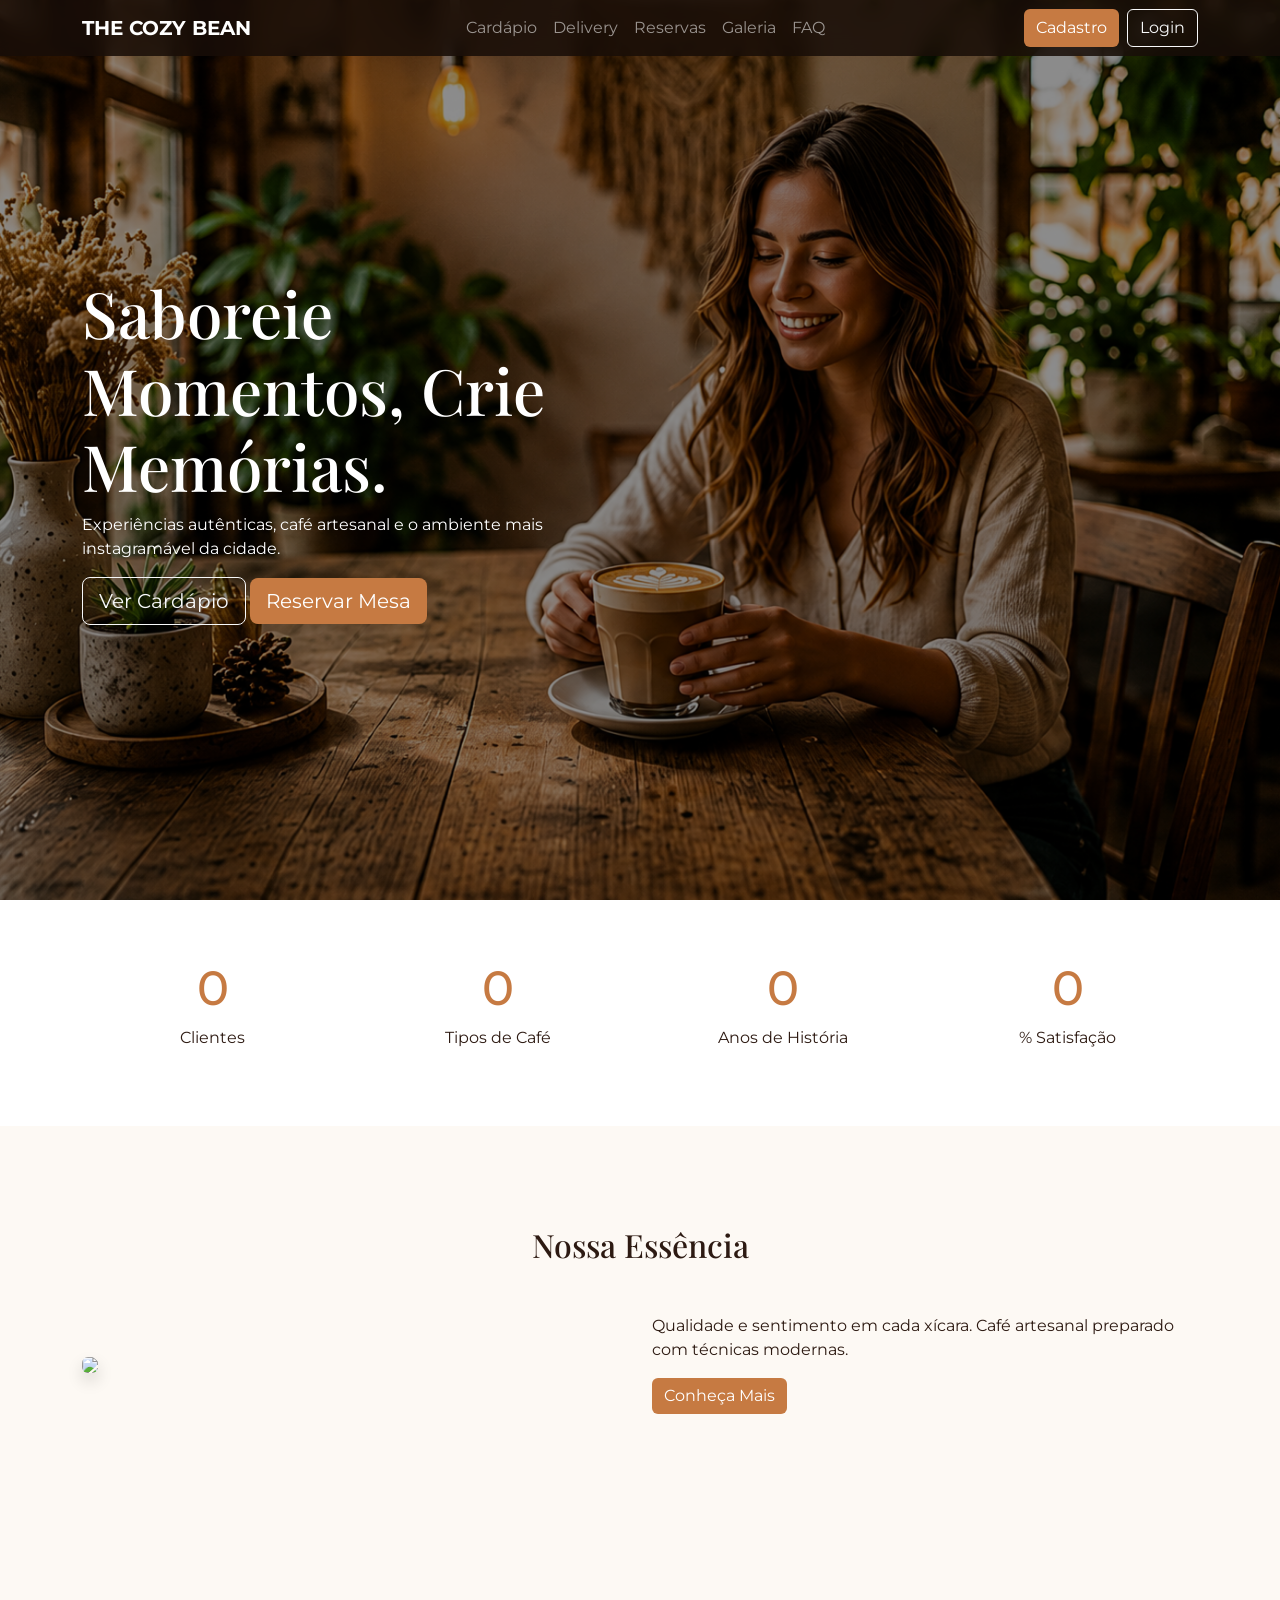
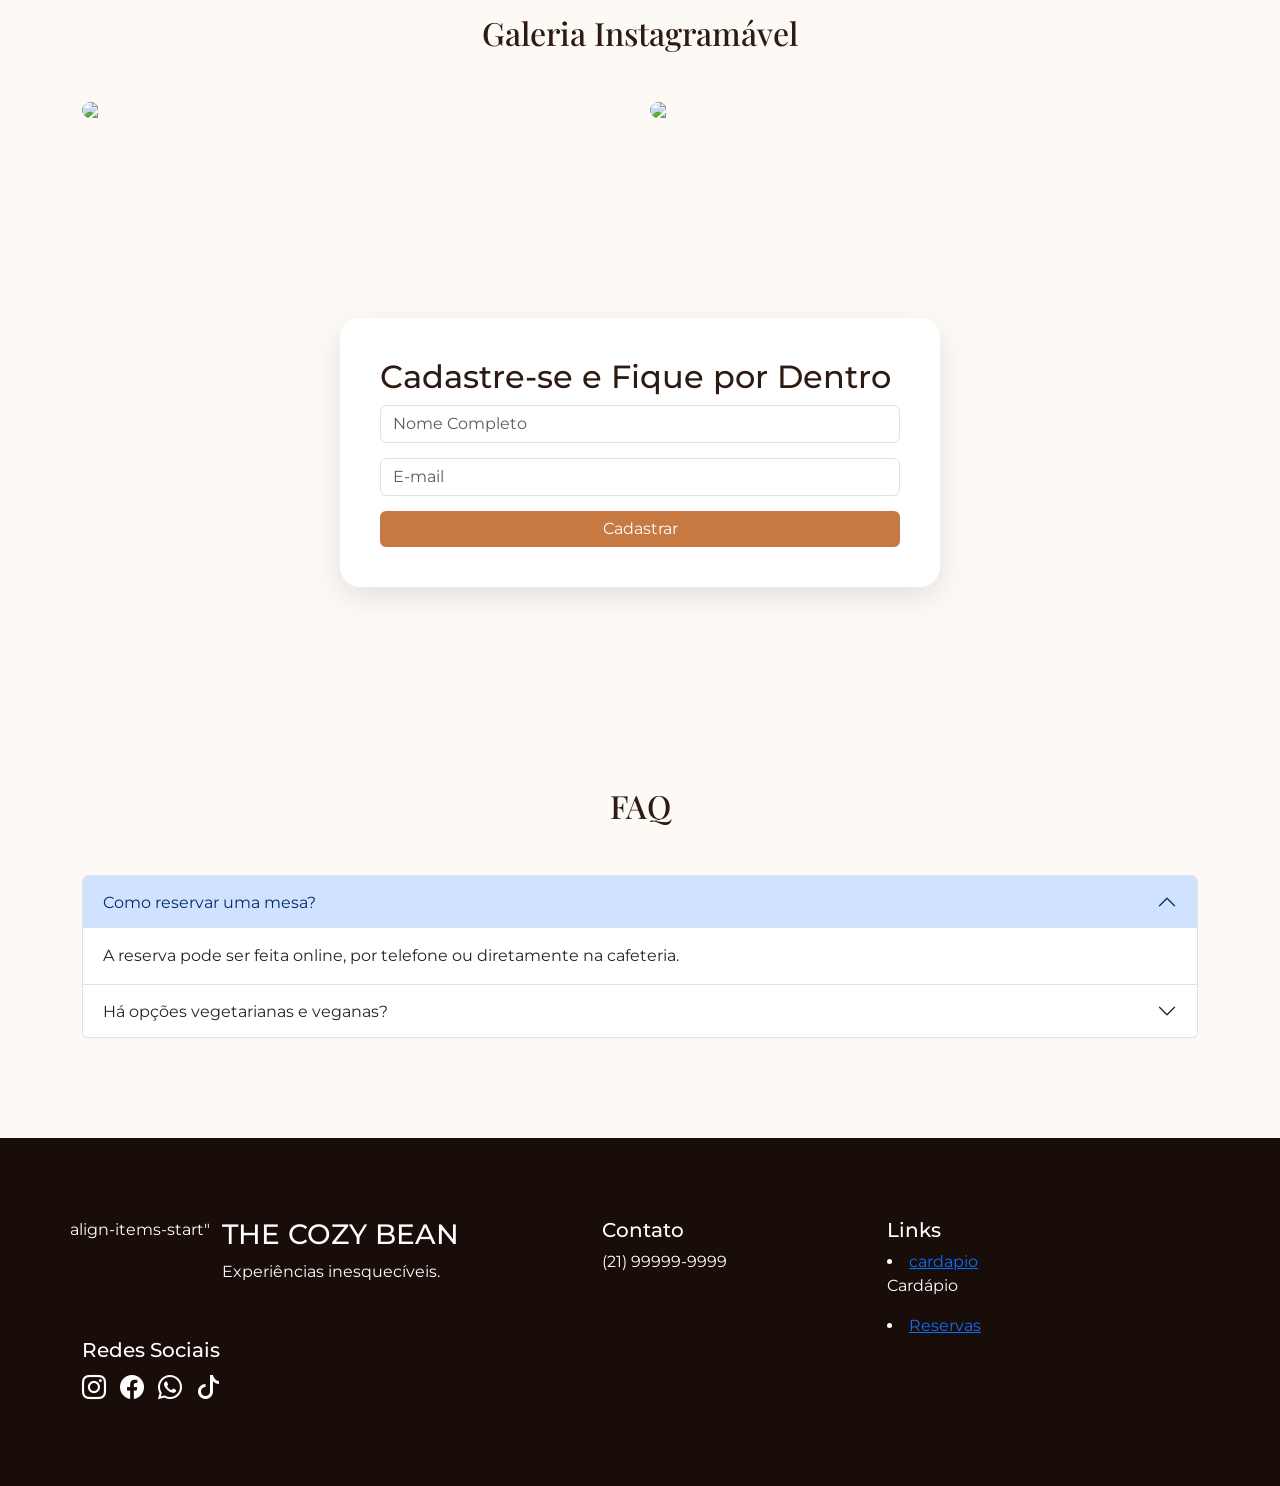
==== cozy-bean/index.html @ 4f49c9af "alterando_rodape_pt1" ====
<!DOCTYPE html>
<html lang="pt-BR">

<head>
    <meta charset="UTF-8">
    <meta name="viewport" content="width=device-width, initial-scale=1.0">

    <title>The Cozy Bean | Cafeteria Moderna</title>

    <!-- Bootstrap -->
    <link href="https://cdn.jsdelivr.net/npm/bootstrap@5.3.8/dist/css/bootstrap.min.css" rel="stylesheet">

    <!-- Bootstrap Icons -->
    <link href="https://cdn.jsdelivr.net/npm/bootstrap-icons@1.11.3/font/bootstrap-icons.css" rel="stylesheet">

    <!-- Google Fonts -->
    <link
        href="https://fonts.googleapis.com/css2?family=Playfair+Display:wght@700&family=Montserrat:wght@300;400;500;600;700&display=swap"
        rel="stylesheet">

    <link rel="stylesheet" href="css/style.css">
</head>

<body>

    <!-- ===================================
         NAVBAR
    ==================================== -->

    <nav class="navbar navbar-expand-lg navbar-dark fixed-top custom-navbar">

        <div class="container">

            <a class="navbar-brand logo" href="#">
                THE COZY BEAN
            </a>

            <button class="navbar-toggler" type="button" data-bs-toggle="collapse" data-bs-target="#menu">

                <span class="navbar-toggler-icon"></span>

            </button>

            <div class="collapse navbar-collapse" id="menu">

                <ul class="navbar-nav mx-auto">

                    <li class="nav-item">
                        <a href="#cardapio" class="nav-link">Cardápio</a>
                    </li>

                    <li class="nav-item">
                        <a href="#delivery" class="nav-link">Delivery</a>
                    </li>

                    <li class="nav-item">
                        <a href="#reservas" class="nav-link">Reservas</a>
                    </li>

                    <li class="nav-item">
                        <a href="#galeria" class="nav-link">Galeria</a>
                    </li>

                    <li class="nav-item">
                        <a href="#faq" class="nav-link">FAQ</a>
                    </li>

                </ul>

                <div class="d-flex gap-2">

                    <button class="btn btn-caramel">
                        Cadastro
                    </button>

                    <button class="btn btn-outline-light">
                        Login
                    </button>

                </div>

            </div>

        </div>

    </nav>

    <!-- ===================================
         HERO SECTION
    ==================================== -->

    <header class="hero-section">

        <div class="overlay"></div>

        <div class="container hero-content">

            <div class="row">

                <div class="col-lg-6">

                    <h1>
                        Saboreie Momentos,
                        Crie Memórias.
                    </h1>

                    <p>
                        Experiências autênticas, café artesanal e o ambiente mais instagramável da cidade.
                    </p>

                    <div class="hero-buttons">

                        <a href="#" class="btn btn-outline-light btn-lg">
                            Ver Cardápio
                        </a>

                        <a href="#" class="btn btn-caramel btn-lg">
                            Reservar Mesa
                        </a>

                    </div>

                </div>

            </div>

        </div>

    </header>

    <!-- ===================================
         CONTADORES
    ==================================== -->

    <section class="stats">

        <div class="container">

            <div class="row text-center">

                <div class="col-md-3">
                    <h2 class="counter" data-target="15000">0</h2>
                    <p>Clientes</p>
                </div>

                <div class="col-md-3">
                    <h2 class="counter" data-target="120">0</h2>
                    <p>Tipos de Café</p>
                </div>

                <div class="col-md-3">
                    <h2 class="counter" data-target="15">0</h2>
                    <p>Anos de História</p>
                </div>

                <div class="col-md-3">
                    <h2 class="counter" data-target="98">0</h2>
                    <p>% Satisfação</p>
                </div>

            </div>

        </div>

    </section>

    <!-- ===================================
         NOSSA ESSÊNCIA
    ==================================== -->

    <section class="essencia section-padding">

        <div class="container">

            <h2 class="section-title">
                Nossa Essência
            </h2>

            <div class="row align-items-center">

                <div class="col-lg-6">

                    <img src="img/galeria2.png" class="img-fluid rounded shadow">

                </div>

                <div class="col-lg-6">

                    <p>
                        Qualidade e sentimento em cada xícara.
                        Café artesanal preparado com técnicas modernas.
                    </p>

                    <button class="btn btn-caramel">
                        Conheça Mais
                    </button>

                </div>

            </div>

        </div>

    </section>

    <!-- ===================================
         GALERIA
    ==================================== -->

    <section id="galeria" class="gallery section-padding">

        <div class="container">

            <h2 class="section-title">
                Galeria Instagramável
            </h2>

            <div class="gallery-grid">

                <img src="img/galeria3.png">
                <img src="img/galeria2.png">


            </div>

        </div>

    </section>

    <!-- ===================================
         FORMULÁRIO
    ==================================== -->

    <section class="cadastro section-padding">

        <div class="container">

            <div class="form-box">

                <h2>
                    Cadastre-se e Fique por Dentro
                </h2>

                <form>

                    <input type="text" class="form-control" placeholder="Nome Completo">

                    <input type="email" class="form-control" placeholder="E-mail">

                    <button class="btn btn-caramel w-100">
                        Cadastrar
                    </button>

                </form>

            </div>

        </div>

    </section>

    <!-- ===================================
         FAQ
    ==================================== -->

    <section id="faq" class="section-padding">

        <div class="container">

            <h2 class="section-title">
                FAQ
            </h2>

            <div class="accordion" id="faqAccordion">

                <div class="accordion-item">

                    <h2 class="accordion-header">

                        <button class="accordion-button" type="button" data-bs-toggle="collapse" data-bs-target="#faq1"
                            aria-expanded="true">

                            Como reservar uma mesa?

                        </button>

                    </h2>

                    <div id="faq1" class="accordion-collapse collapse show" data-bs-parent="#faqAccordion">

                        <div class="accordion-body">

                            A reserva pode ser feita online, por telefone ou diretamente na cafeteria.

                        </div>

                    </div>

                </div>

                <div class="accordion-item">

                    <h2 class="accordion-header">

                        <button class="accordion-button collapsed" type="button" data-bs-toggle="collapse"
                            data-bs-target="#faq2" aria-expanded="false">

                            Há opções vegetarianas e veganas?

                        </button>

                    </h2>

                    <div id="faq2" class="accordion-collapse collapse" data-bs-parent="#faqAccordion">

                        <div class="accordion-body">

                            Sim! Temos opções especiais para quem prefere uma alimentação mais leve e sustentável.

                        </div>

                    </div>

                </div>

            </div>

        </div>

    </section>

    <!-- ===================================
         FOOTER
    ==================================== -->

    <footer class="footer">

        <div class="container">

            <div class="row"> <g-4></g-4>align-items-start"

                <div class="col-lg-4 col-md-6 col-12">

                    <h3 class="footer-brand"> THE COZY BEAN</h3>

                    <p>Experiências inesquecíveis.</p>

                </div>

                <div class="col-lg-3">

                    <h5 class="footer-text md-2"> Contato</h5>

                    <p>(21) 99999-9999</p>

                </div>

                <div class="col-lg-3">

                    <h5 class="footer-title">Links</h5>
                    <li><a href="#cardapio">cardapio</a></li>

                    <p>Cardápio</p>

                    <li><a href="#reserva">Reservas</a></li> 
                        
                </div>

                <div class="col-lg-3">

                    <h5>Redes Sociais</h5>

                    <div class="social">

                        <i class="bi bi-instagram"></i>
                        <i class="bi bi-facebook"></i>
                        <i class="bi bi-whatsapp"></i>
                        <i class="bi bi-tiktok"></i>

                    </div>

                </div>

            </div>

        </div>

    </footer>

    <script src="https://cdn.jsdelivr.net/npm/bootstrap@5.3.8/dist/js/bootstrap.bundle.min.js"></script>

    <script src="js/script.js"></script>

</body>

</html>
---- cozy-bean/css/style.css ----
:root {
    --color-primary-caramel: #C67A42;
    --color-text-dark: #2D1A12;
    --color-bg-cream: #FDF9F4;
    --color-bg-beige: #F2E3D5;
    --footer: #180D08;
}

body {
    font-family: 'Montserrat', sans-serif;
    background: var(--color-bg-cream);
    color: var(--color-text-dark);
}

.section-padding {
    padding: 100px 0;
}

.logo {
    font-weight: 700;
}

.custom-navbar {
    background: rgba(24, 13, 8, .85);
    backdrop-filter: blur(10px);
}

.hero-section {
    height: 100vh;
    background: url('../img/hero.png') center center/cover;
    position: relative;
    display: flex;
    align-items: center;
}

.overlay {
    position: absolute;
    inset: 0;
    background: rgba(0, 0, 0, .45);
}

.hero-content {
    position: relative;
    z-index: 2;
}

.hero-content h1 {
    font-family: 'Playfair Display', serif;
    color: #fff;
    font-size: 4rem;
}

.hero-content p {
    color: #fff;
}

.btn-caramel {
    background: var(--color-primary-caramel);
    color: #fff;
    border: none;
}

.btn-caramel:hover {
    background: #a65f2f;
    transform: translateY(-3px);
}

.stats {
    background: #fff;
    padding: 60px 0;
}

.counter {
    color: var(--color-primary-caramel);
    font-size: 3rem;
}

.section-title {
    text-align: center;
    font-family: 'Playfair Display', serif;
    margin-bottom: 50px;
}

.gallery-grid {
    display: grid;
    grid-template-columns: repeat(auto-fit, minmax(250px, 1fr));
    gap: 20px;
}

.gallery-grid img {
    width: 100%;
    border-radius: 15px;
    transition: .4s;
}

.gallery-grid img:hover {
    transform: scale(1.05);
}

.form-box {
    background: #fff;
    padding: 40px;
    border-radius: 20px;
    max-width: 600px;
    margin: auto;
    box-shadow: 0 10px 30px rgba(0, 0, 0, .1);
}

.form-box input {
    margin-bottom: 15px;
}

.footer {
    background: var(--footer);
    color: #fff;
    padding: 80px 0;
}

.social i {
    font-size: 1.5rem;
    margin-right: 10px;
    cursor: pointer;
}

.fade-in {
    opacity: 0;
    transform: translateY(30px);
    transition: 1s;
}

.fade-in.show {
    opacity: 1;
    transform: translateY(0);
}
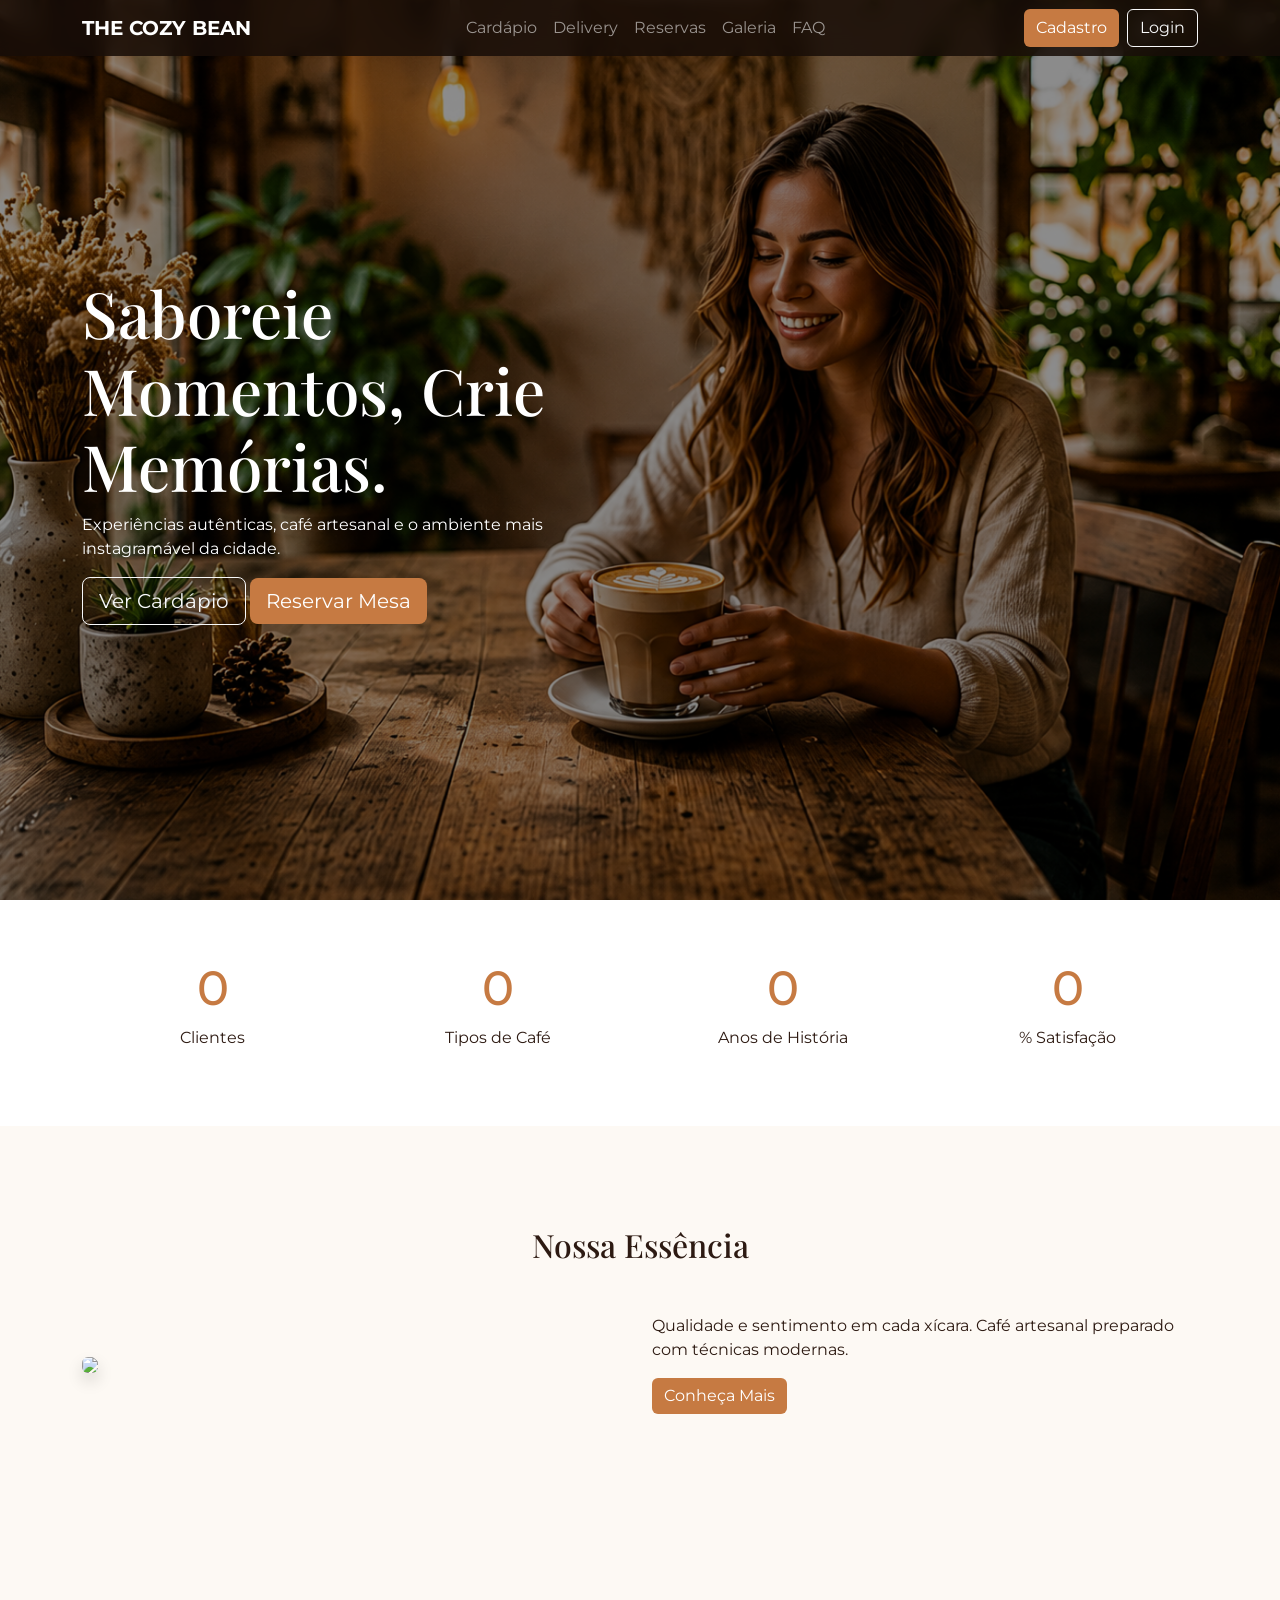
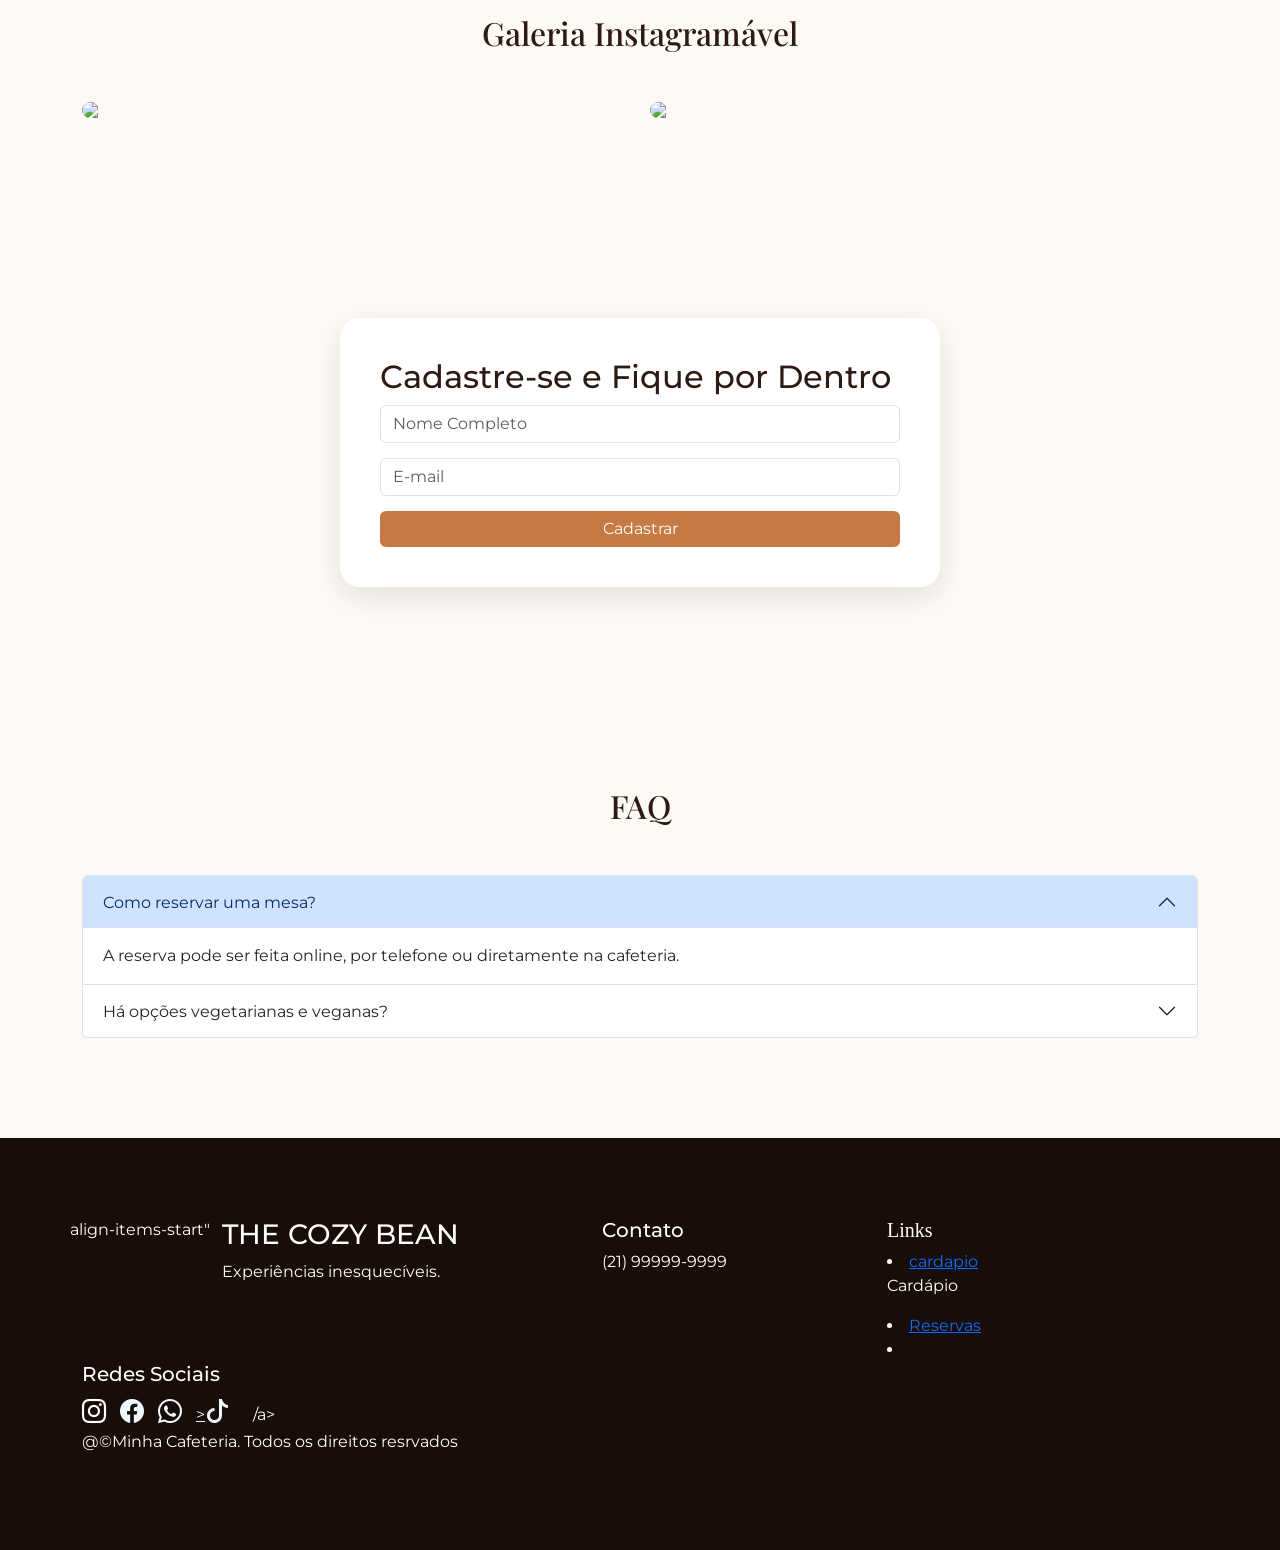
==== commit 3c4696ad: "alteração_rodapé pt 2" ====
--- a/cozy-bean/index.html
+++ b/cozy-bean/index.html
@@ -19,6 +19,9 @@
         rel="stylesheet">
 
     <link rel="stylesheet" href="css/style.css">
+    <link rel="preconnect" href="https://fonts.googleapis.com">
+<link rel="preconnect" href="https://fonts.gstatic.com" crossorigin>
+<link href="https://fonts.googleapis.com/css2?family=Playfair+Display:ital,wght@0,400..900;1,400..900&display=swap" rel="stylesheet"> 
 </head>
 
 <body>
@@ -363,7 +366,7 @@
                     <p>Cardápio</p>
 
                     <li><a href="#reserva">Reservas</a></li> 
-                        
+                    <li><a href="links"></a>    
                 </div>
 
                 <div class="col-lg-3">
@@ -372,17 +375,19 @@
 
                     <div class="social">
 
-                        <i class="bi bi-instagram"></i>
-                        <i class="bi bi-facebook"></i>
-                        <i class="bi bi-whatsapp"></i>
-                        <i class="bi bi-tiktok"></i>
-
+                       <a href="https://www.instagram.com" id="instagram"><i class="bi bi-instagram"></i></a> 
+                        <a href="https://www.facebook.com/"><i class="bi bi-facebook"></i></a>
+                        <a href="https://www.whatsapp.com/download?lang=pt"><i class="bi bi-whatsapp"></i></a>
+                        <a href="https://www.tiktok.com/pt-BR/">><i class="bi bi-tiktok"></i></a>
+                        <a href="https://x.com/?lang=pt"><i class="bi bi-twiter-x"></i></a>
+/a> 
                     </div>
-
-                </div>
-
-            </div>
-
+                    
+                
+
+            </div>
+            <div class="footer-botton"></div>
+            <p> @&copy;Minha Cafeteria. Todos os direitos resrvados</p>
         </div>
 
     </footer>
--- a/cozy-bean/css/style.css
+++ b/cozy-bean/css/style.css
@@ -115,11 +115,53 @@
     color: #fff;
     padding: 80px 0;
 }
+.footer .countainer .row>div{
+    min-width: 0;
+    display: flex;
+    flex-direction:column;
+}
+.footer .row{
+    display: flex;
+    flex-wrap: wrap;
+}
+.footer .countainer .row>div:nth-child(2){
+    margin-right: 54px;
+}
+.footer-title{
+font-family: playfair display Bold; 
 
+.playfair-display-<uniquifier> 
+  font-family: "Playfair Display", serif;
+  font-optical-sizing: auto;
+  font-weight: <weight>;
+  font-style: normal;
+     
+}
+/"midia"/
+@media (max-with:767px) {
+    .footer{
+        padding: 70px 0 30px;
+    }
+    .footer .row{
+        justify-content: center;
+        text-align: center;
+    }
+    .footer .row>div{
+        margin-right: 24px;
+    }
+    .footer .row>div>div:nth-child(2)
+        margin-right: 0;
+}
+#instagram{
+    color: #fff;
+}
 .social i {
     font-size: 1.5rem;
     margin-right: 10px;
     cursor: pointer;
+}
+.social a {
+    color: aliceblue;
 }
 
 .fade-in {
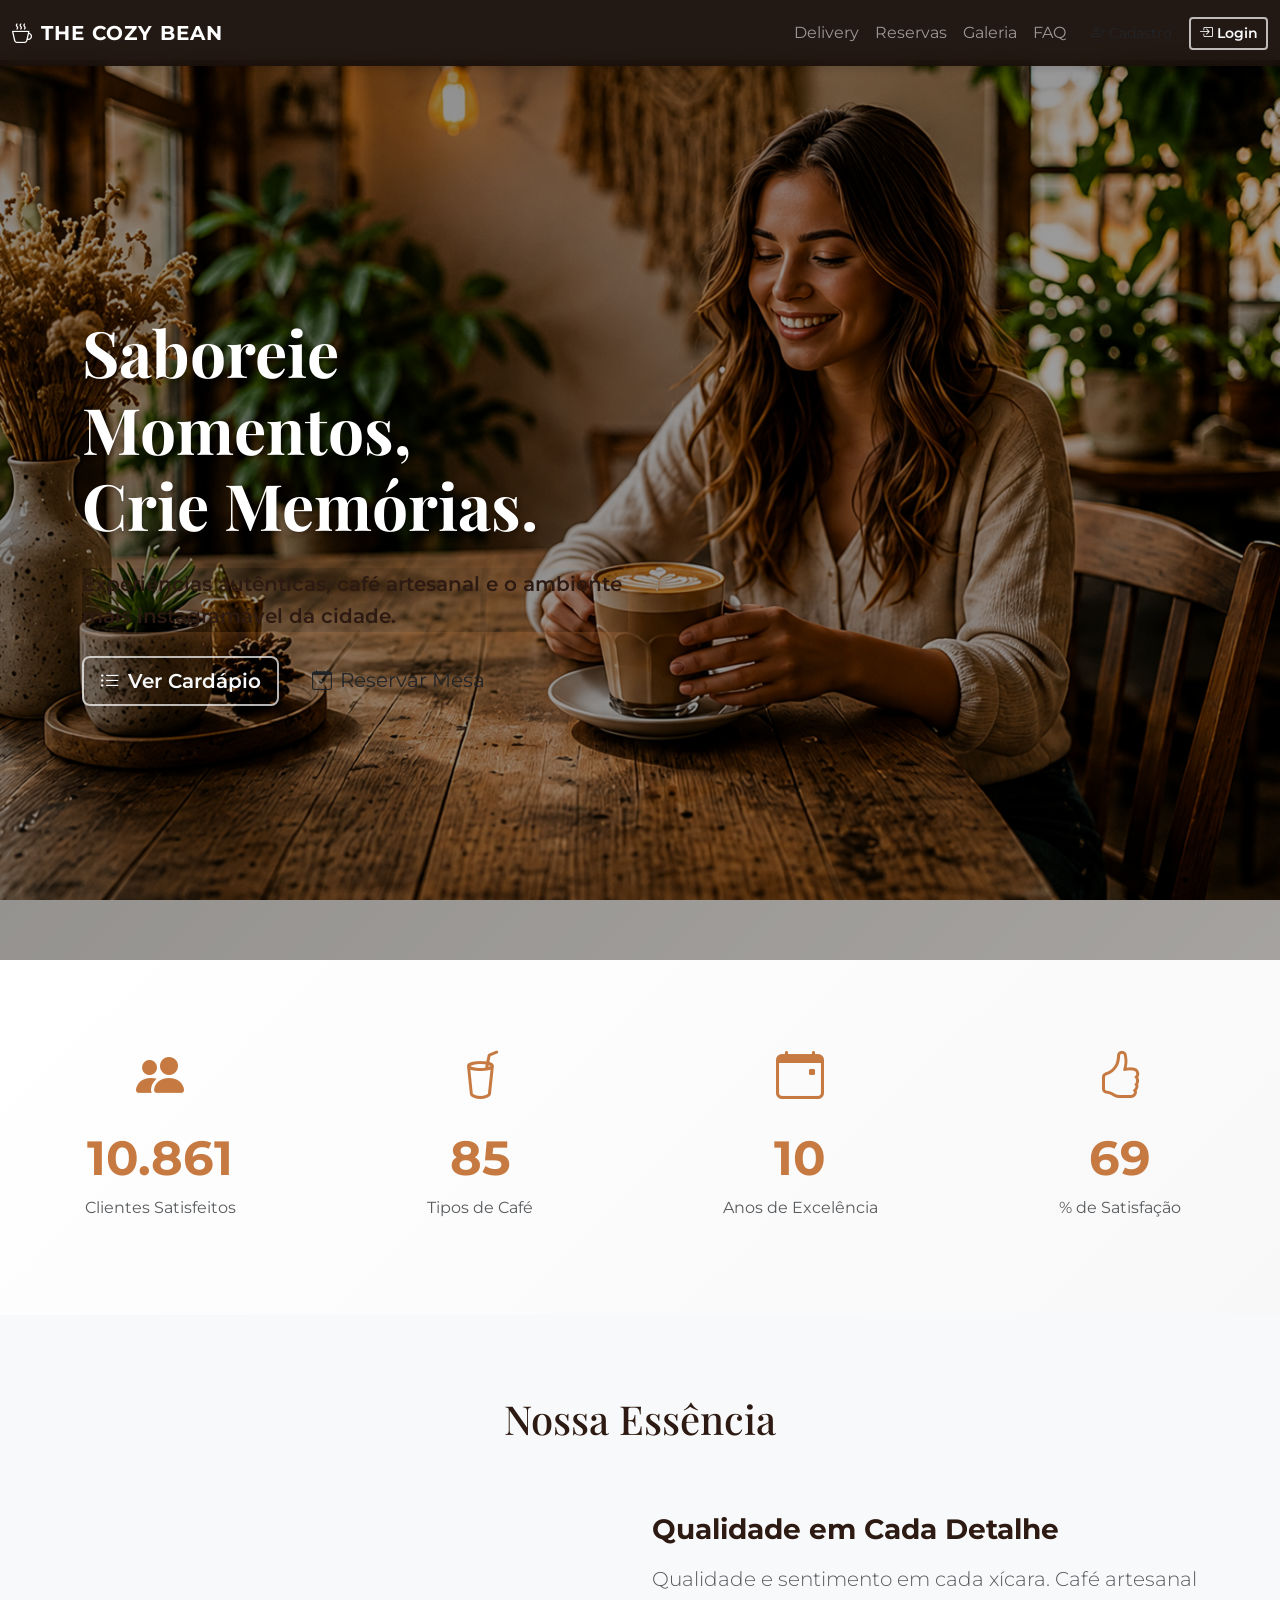
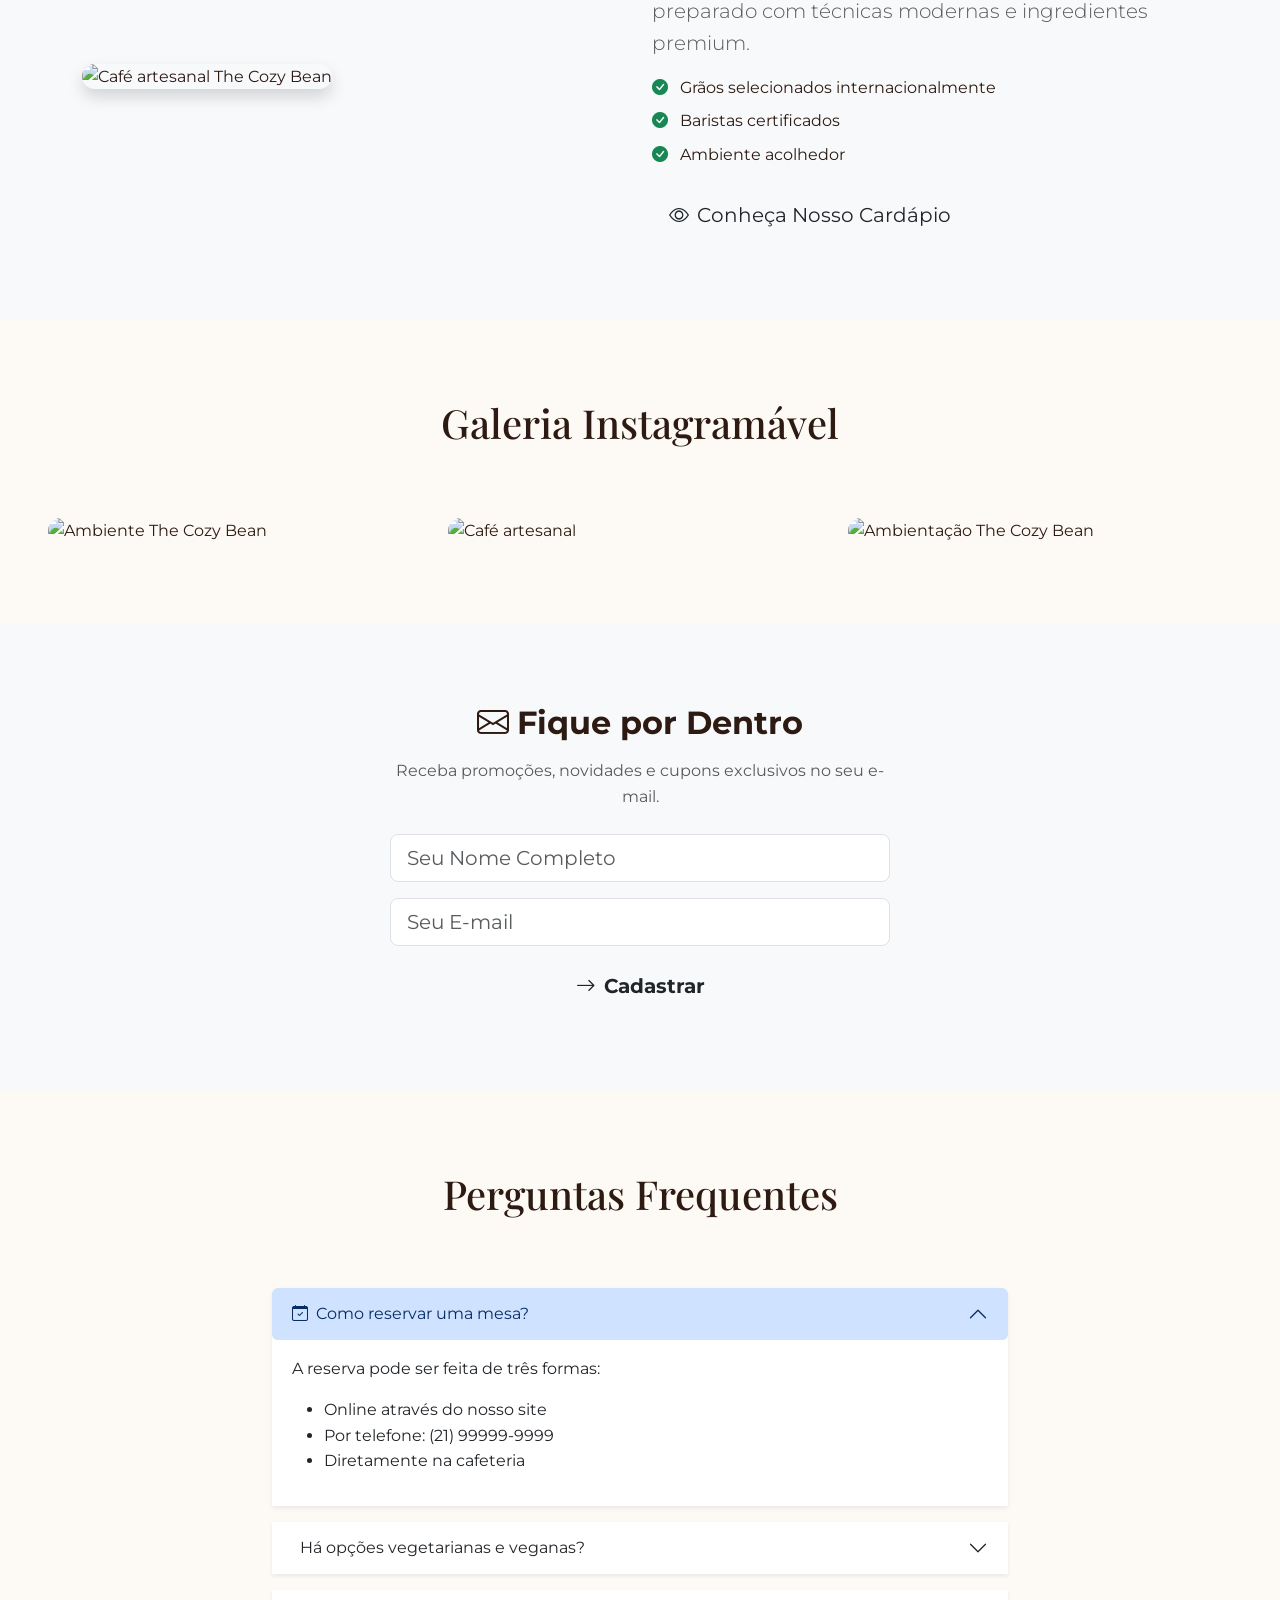
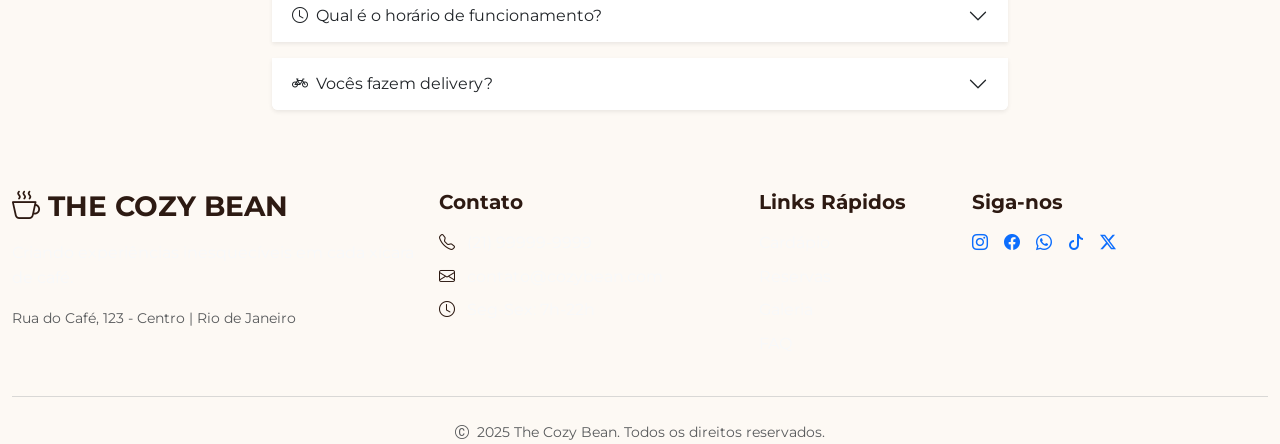
==== commit 2c415b68: "aula_final_bootstap" ====
--- a/cozy-bean/index.html
+++ b/cozy-bean/index.html
@@ -18,10 +18,7 @@
         href="https://fonts.googleapis.com/css2?family=Playfair+Display:wght@700&family=Montserrat:wght@300;400;500;600;700&display=swap"
         rel="stylesheet">
 
-    <link rel="stylesheet" href="css/style.css">
-    <link rel="preconnect" href="https://fonts.googleapis.com">
-<link rel="preconnect" href="https://fonts.gstatic.com" crossorigin>
-<link href="https://fonts.googleapis.com/css2?family=Playfair+Display:ital,wght@0,400..900;1,400..900&display=swap" rel="stylesheet"> 
+    <link rel="stylesheet" href="css/style.css"> 
 </head>
 
 <body>
@@ -32,24 +29,22 @@
 
     <nav class="navbar navbar-expand-lg navbar-dark fixed-top custom-navbar">
 
-        <div class="container">
-
-            <a class="navbar-brand logo" href="#">
-                THE COZY BEAN
+        <div class="container-fluid">
+
+            <a class="navbar-brand logo fw-bold" href="#home">
+                <i class="bi bi-cup-hot me-2"></i>THE COZY BEAN
             </a>
 
-            <button class="navbar-toggler" type="button" data-bs-toggle="collapse" data-bs-target="#menu">
-
+            <button class="navbar-toggler" type="button" data-bs-toggle="collapse" data-bs-target="#menu" aria-controls="menu" aria-expanded="false" aria-label="Toggle navigation">
                 <span class="navbar-toggler-icon"></span>
-
             </button>
 
             <div class="collapse navbar-collapse" id="menu">
 
-                <ul class="navbar-nav mx-auto">
+                <ul class="navbar-nav ms-auto">
 
                     <li class="nav-item">
-                        <a href="#cardapio" class="nav-link">Cardápio</a>
+                        <a href="#produtos.html" class="nav-link"></a>
                     </li>
 
                     <li class="nav-item">
@@ -70,14 +65,14 @@
 
                 </ul>
 
-                <div class="d-flex gap-2">
-
-                    <button class="btn btn-caramel">
-                        Cadastro
+                <div class="d-flex gap-2 ms-2">
+
+                    <button class="btn btn-caramel btn-sm" type="button" data-bs-toggle="modal" data-bs-target="#cadastroModal">
+                        <i class="bi bi-person-plus me-1"></i>Cadastro
                     </button>
 
-                    <button class="btn btn-outline-light">
-                        Login
+                    <button class="btn btn-outline-light btn-sm" type="button" data-bs-toggle="modal" data-bs-target="#loginModal">
+                        <i class="bi bi-box-arrow-in-right me-1"></i>Login
                     </button>
 
                 </div>
@@ -92,33 +87,32 @@
          HERO SECTION
     ==================================== -->
 
-    <header class="hero-section">
+    <header class="hero-section" id="home">
 
         <div class="overlay"></div>
 
-        <div class="container hero-content">
-
-            <div class="row">
-
-                <div class="col-lg-6">
-
-                    <h1>
-                        Saboreie Momentos,
-                        Crie Memórias.
+        <div class="container hero-content" data-aos="fade-up" data-aos-delay="100">
+
+            <div class="row align-items-center">
+
+                <div class="col-lg-6 col-12">
+
+                    <h1 class="hero-title display-3 fw-bold mb-4">
+                        Saboreie Momentos,<br>Crie Memórias.
                     </h1>
 
-                    <p>
+                    <p class="hero-subtitle lead mb-4">
                         Experiências autênticas, café artesanal e o ambiente mais instagramável da cidade.
                     </p>
 
-                    <div class="hero-buttons">
-
-                        <a href="#" class="btn btn-outline-light btn-lg">
-                            Ver Cardápio
-                        </a>
-
-                        <a href="#" class="btn btn-caramel btn-lg">
-                            Reservar Mesa
+                    <div class="hero-buttons d-flex flex-wrap gap-3">
+
+                        <a href="#cardapio" class="btn btn-outline-light btn-lg">
+                            <i class="bi bi-list-ul me-2"></i>Ver Cardápio
+                        </a>
+
+                        <a href="#reservas" class="btn btn-caramel btn-lg">
+                            <i class="bi bi-calendar-check me-2"></i>Reservar Mesa
                         </a>
 
                     </div>
@@ -135,30 +129,42 @@
          CONTADORES
     ==================================== -->
 
-    <section class="stats">
-
-        <div class="container">
-
-            <div class="row text-center">
-
-                <div class="col-md-3">
-                    <h2 class="counter" data-target="15000">0</h2>
-                    <p>Clientes</p>
-                </div>
-
-                <div class="col-md-3">
-                    <h2 class="counter" data-target="120">0</h2>
-                    <p>Tipos de Café</p>
-                </div>
-
-                <div class="col-md-3">
-                    <h2 class="counter" data-target="15">0</h2>
-                    <p>Anos de História</p>
-                </div>
-
-                <div class="col-md-3">
-                    <h2 class="counter" data-target="98">0</h2>
-                    <p>% Satisfação</p>
+    <section class="stats py-5">
+
+        <div class="container-fluid">
+
+            <div class="row text-center g-4">
+
+                <div class="col-md-6 col-lg-3 col-12">
+                    <div class="stat-card">
+                        <i class="bi bi-people-fill stat-icon"></i>
+                        <h2 class="counter h2 fw-bold" data-target="15000">0</h2>
+                        <p class="text-muted fw-500">Clientes Satisfeitos</p>
+                    </div>
+                </div>
+
+                <div class="col-md-6 col-lg-3 col-12">
+                    <div class="stat-card">
+                        <i class="bi bi-cup-straw stat-icon"></i>
+                        <h2 class="counter h2 fw-bold" data-target="120">0</h2>
+                        <p class="text-muted fw-500">Tipos de Café</p>
+                    </div>
+                </div>
+
+                <div class="col-md-6 col-lg-3 col-12">
+                    <div class="stat-card">
+                        <i class="bi bi-calendar-event stat-icon"></i>
+                        <h2 class="counter h2 fw-bold" data-target="15">0</h2>
+                        <p class="text-muted fw-500">Anos de Excelência</p>
+                    </div>
+                </div>
+
+                <div class="col-md-6 col-lg-3 col-12">
+                    <div class="stat-card">
+                        <i class="bi bi-hand-thumbs-up stat-icon"></i>
+                        <h2 class="counter h2 fw-bold" data-target="98">0</h2>
+                        <p class="text-muted fw-500">% de Satisfação</p>
+                    </div>
                 </div>
 
             </div>
@@ -171,7 +177,7 @@
          NOSSA ESSÊNCIA
     ==================================== -->
 
-    <section class="essencia section-padding">
+    <section class="essencia section-padding bg-light" id="cardapio">
 
         <div class="container">
 
@@ -179,24 +185,30 @@
                 Nossa Essência
             </h2>
 
-            <div class="row align-items-center">
-
-                <div class="col-lg-6">
-
-                    <img src="img/galeria2.png" class="img-fluid rounded shadow">
-
-                </div>
-
-                <div class="col-lg-6">
-
-                    <p>
-                        Qualidade e sentimento em cada xícara.
-                        Café artesanal preparado com técnicas modernas.
+            <div class="row align-items-center g-4">
+
+                <div class="col-lg-6 col-12">
+                    <figure class="mb-0">
+                        <img src="img/galeria2.png" class="img-fluid rounded-4 shadow" alt="Café artesanal The Cozy Bean">
+                    </figure>
+                </div>
+
+                <div class="col-lg-6 col-12">
+                    <h3 class="fw-bold mb-3">Qualidade em Cada Detalhe</h3>
+                    
+                    <p class="lead text-muted mb-3">
+                        Qualidade e sentimento em cada xícara. Café artesanal preparado com técnicas modernas e ingredientes premium.
                     </p>
-
-                    <button class="btn btn-caramel">
-                        Conheça Mais
-                    </button>
+                    
+                    <ul class="list-unstyled mb-4">
+                        <li class="mb-2"><i class="bi bi-check-circle-fill text-success me-2"></i> Grãos selecionados internacionalmente</li>
+                        <li class="mb-2"><i class="bi bi-check-circle-fill text-success me-2"></i> Baristas certificados</li>
+                        <li class="mb-2"><i class="bi bi-check-circle-fill text-success me-2"></i> Ambiente acolhedor</li>
+                    </ul>
+
+                    <a href="#" class="btn btn-caramel btn-lg" data-bs-toggle="modal" data-bs-target="#cardapioModal">
+                        <i class="bi bi-eye me-2"></i>Conheça Nosso Cardápio
+                    </a>
 
                 </div>
 
@@ -212,18 +224,28 @@
 
     <section id="galeria" class="gallery section-padding">
 
-        <div class="container">
+        <div class="container-fluid px-3 px-md-5">
 
             <h2 class="section-title">
                 Galeria Instagramável
             </h2>
 
-            <div class="gallery-grid">
-
-                <img src="img/galeria3.png">
-                <img src="img/galeria2.png">
-
-
+            <div class="row g-3">
+                <div class="col-md-6 col-lg-4 col-12">
+                    <div class="gallery-item">
+                        <img src="img/galeria3.png" class="img-fluid rounded-4" alt="Ambiente The Cozy Bean">
+                    </div>
+                </div>
+                <div class="col-md-6 col-lg-4 col-12">
+                    <div class="gallery-item">
+                        <img src="img/galeria2.png" class="img-fluid rounded-4" alt="Café artesanal">
+                    </div>
+                </div>
+                <div class="col-md-6 col-lg-4 col-12">
+                    <div class="gallery-item">
+                        <img src="img/galeria3.png" class="img-fluid rounded-4" alt="Ambientação The Cozy Bean">
+                    </div>
+                </div>
             </div>
 
         </div>
@@ -231,27 +253,35 @@
     </section>
 
     <!-- ===================================
-         FORMULÁRIO
-    ==================================== -->
-
-    <section class="cadastro section-padding">
+         FORMULÁRIO NEWSLETTER
+    ==================================== -->
+
+    <section class="cadastro section-padding bg-light" id="newsletter">
 
         <div class="container">
 
-            <div class="form-box">
-
-                <h2>
-                    Cadastre-se e Fique por Dentro
+            <div class="form-box mx-auto" style="max-width: 500px;">
+
+                <h2 class="text-center fw-bold mb-3">
+                    <i class="bi bi-envelope me-2"></i>Fique por Dentro
                 </h2>
-
-                <form>
-
-                    <input type="text" class="form-control" placeholder="Nome Completo">
-
-                    <input type="email" class="form-control" placeholder="E-mail">
-
-                    <button class="btn btn-caramel w-100">
-                        Cadastrar
+                
+                <p class="text-center text-muted mb-4">
+                    Receba promoções, novidades e cupons exclusivos no seu e-mail.
+                </p>
+
+                <form id="newsletterForm">
+
+                    <div class="mb-3">
+                        <input type="text" class="form-control form-control-lg" placeholder="Seu Nome Completo" required>
+                    </div>
+
+                    <div class="mb-3">
+                        <input type="email" class="form-control form-control-lg" placeholder="Seu E-mail" required>
+                    </div>
+
+                    <button type="submit" class="btn btn-caramel w-100 btn-lg fw-bold">
+                        <i class="bi bi-arrow-right me-2"></i>Cadastrar
                     </button>
 
                 </form>
@@ -271,61 +301,76 @@
         <div class="container">
 
             <h2 class="section-title">
-                FAQ
+                Perguntas Frequentes
             </h2>
 
-            <div class="accordion" id="faqAccordion">
-
-                <div class="accordion-item">
-
-                    <h2 class="accordion-header">
-
-                        <button class="accordion-button" type="button" data-bs-toggle="collapse" data-bs-target="#faq1"
-                            aria-expanded="true">
-
-                            Como reservar uma mesa?
-
-                        </button>
-
-                    </h2>
-
-                    <div id="faq1" class="accordion-collapse collapse show" data-bs-parent="#faqAccordion">
-
-                        <div class="accordion-body">
-
-                            A reserva pode ser feita online, por telefone ou diretamente na cafeteria.
-
-                        </div>
-
-                    </div>
-
-                </div>
-
-                <div class="accordion-item">
-
-                    <h2 class="accordion-header">
-
-                        <button class="accordion-button collapsed" type="button" data-bs-toggle="collapse"
-                            data-bs-target="#faq2" aria-expanded="false">
-
-                            Há opções vegetarianas e veganas?
-
-                        </button>
-
-                    </h2>
-
-                    <div id="faq2" class="accordion-collapse collapse" data-bs-parent="#faqAccordion">
-
-                        <div class="accordion-body">
-
-                            Sim! Temos opções especiais para quem prefere uma alimentação mais leve e sustentável.
-
-                        </div>
-
-                    </div>
-
-                </div>
-
+            <div class="row">
+                <div class="col-lg-8 mx-auto">
+                    <div class="accordion" id="faqAccordion">
+
+                        <div class="accordion-item border-0 mb-3 shadow-sm">
+                            <h2 class="accordion-header">
+                                <button class="accordion-button rounded" type="button" data-bs-toggle="collapse" data-bs-target="#faq1" aria-expanded="true">
+                                    <i class="bi bi-calendar-check me-2 text-caramel"></i>
+                                    Como reservar uma mesa?
+                                </button>
+                            </h2>
+                            <div id="faq1" class="accordion-collapse collapse show" data-bs-parent="#faqAccordion">
+                                <div class="accordion-body">
+                                    <p>A reserva pode ser feita de três formas:</p>
+                                    <ul>
+                                        <li>Online através do nosso site</li>
+                                        <li>Por telefone: (21) 99999-9999</li>
+                                        <li>Diretamente na cafeteria</li>
+                                    </ul>
+                                </div>
+                            </div>
+                        </div>
+
+                        <div class="accordion-item border-0 mb-3 shadow-sm">
+                            <h2 class="accordion-header">
+                                <button class="accordion-button rounded collapsed" type="button" data-bs-toggle="collapse" data-bs-target="#faq2" aria-expanded="false">
+                                    <i class="bi bi-leaf me-2 text-caramel"></i>
+                                    Há opções vegetarianas e veganas?
+                                </button>
+                            </h2>
+                            <div id="faq2" class="accordion-collapse collapse" data-bs-parent="#faqAccordion">
+                                <div class="accordion-body">
+                                    Sim! Temos opções especiais para quem prefere uma alimentação mais leve e sustentável. Mais de 40% do nosso cardápio é vegano.
+                                </div>
+                            </div>
+                        </div>
+
+                        <div class="accordion-item border-0 mb-3 shadow-sm">
+                            <h2 class="accordion-header">
+                                <button class="accordion-button rounded collapsed" type="button" data-bs-toggle="collapse" data-bs-target="#faq3" aria-expanded="false">
+                                    <i class="bi bi-clock me-2 text-caramel"></i>
+                                    Qual é o horário de funcionamento?
+                                </button>
+                            </h2>
+                            <div id="faq3" class="accordion-collapse collapse" data-bs-parent="#faqAccordion">
+                                <div class="accordion-body">
+                                    Funcionamos de segunda a sexta das 7h às 22h, sábados e domingos das 8h às 23h.
+                                </div>
+                            </div>
+                        </div>
+
+                        <div class="accordion-item border-0 shadow-sm">
+                            <h2 class="accordion-header">
+                                <button class="accordion-button rounded collapsed" type="button" data-bs-toggle="collapse" data-bs-target="#faq4" aria-expanded="false">
+                                    <i class="bi bi-bicycle me-2 text-caramel"></i>
+                                    Vocês fazem delivery?
+                                </button>
+                            </h2>
+                            <div id="faq4" class="accordion-collapse collapse" data-bs-parent="#faqAccordion">
+                                <div class="accordion-body">
+                                    Sim! Entregamos em toda a região. Consulte as taxas e prazos através do nosso WhatsApp ou aplicativo.
+                                </div>
+                            </div>
+                        </div>
+
+                    </div>
+                </div>
             </div>
 
         </div>
@@ -337,63 +382,145 @@
     ==================================== -->
 
     <footer class="footer">
-
-        <div class="container">
-
-            <div class="row"> <g-4></g-4>align-items-start"
+        <div class="container-fluid">
+            <div class="row g-4 align-items-start">
 
                 <div class="col-lg-4 col-md-6 col-12">
-
-                    <h3 class="footer-brand"> THE COZY BEAN</h3>
-
-                    <p>Experiências inesquecíveis.</p>
-
-                </div>
-
-                <div class="col-lg-3">
-
-                    <h5 class="footer-text md-2"> Contato</h5>
-
-                    <p>(21) 99999-9999</p>
-
-                </div>
-
-                <div class="col-lg-3">
-
-                    <h5 class="footer-title">Links</h5>
-                    <li><a href="#cardapio">cardapio</a></li>
-
-                    <p>Cardápio</p>
-
-                    <li><a href="#reserva">Reservas</a></li> 
-                    <li><a href="links"></a>    
-                </div>
-
-                <div class="col-lg-3">
-
-                    <h5>Redes Sociais</h5>
-
-                    <div class="social">
-
-                       <a href="https://www.instagram.com" id="instagram"><i class="bi bi-instagram"></i></a> 
-                        <a href="https://www.facebook.com/"><i class="bi bi-facebook"></i></a>
-                        <a href="https://www.whatsapp.com/download?lang=pt"><i class="bi bi-whatsapp"></i></a>
-                        <a href="https://www.tiktok.com/pt-BR/">><i class="bi bi-tiktok"></i></a>
-                        <a href="https://x.com/?lang=pt"><i class="bi bi-twiter-x"></i></a>
-/a> 
-                    </div>
-                    
-                
-
-            </div>
-            <div class="footer-botton"></div>
-            <p> @&copy;Minha Cafeteria. Todos os direitos resrvados</p>
-        </div>
-
+                    <h3 class="footer-brand fw-bold mb-3">
+                        <i class="bi bi-cup-hot me-2"></i>THE COZY BEAN
+                    </h3>
+                    <p class="text-light">Criando experiências inesquecíveis em cada xícara de café.</p>
+                    <p class="small text-muted">Rua do Café, 123 - Centro | Rio de Janeiro</p>
+                </div>
+
+                <div class="col-lg-3 col-md-6 col-12">
+                    <h5 class="footer-title fw-bold mb-3">Contato</h5>
+                    <ul class="list-unstyled">
+                        <li class="mb-2">
+                            <i class="bi bi-telephone me-2"></i>
+                            <a href="tel:+552199999999" class="text-decoration-none text-light">(21) 99999-9999</a>
+                        </li>
+                        <li class="mb-2">
+                            <i class="bi bi-envelope me-2"></i>
+                            <a href="mailto:contato@cozbean.com" class="text-decoration-none text-light">contato@cozybean.com</a>
+                        </li>
+                        <li>
+                            <i class="bi bi-clock me-2"></i>
+                            <span class="text-light">Seg-Sex: 7h-22h</span>
+                        </li>
+                    </ul>
+                </div>
+
+                <div class="col-lg-2 col-md-6 col-12">
+                    <h5 class="footer-title fw-bold mb-3">Links Rápidos</h5>
+                    <ul class="list-unstyled">
+                        <li class="mb-2">
+                            <a href="#cardapio" class="text-decoration-none text-light hover-link">Cardápio</a>
+                        </li>
+                        <li class="mb-2">
+                            <a href="#reservas" class="text-decoration-none text-light hover-link">Reservas</a>
+                        </li>
+                        <li class="mb-2">
+                            <a href="#galeria" class="text-decoration-none text-light hover-link">Galeria</a>
+                        </li>
+                        <li>
+                            <a href="#faq" class="text-decoration-none text-light hover-link">FAQ</a>
+                        </li>
+                    </ul>
+                </div>
+
+                <div class="col-lg-3 col-md-6 col-12">
+                    <h5 class="footer-title fw-bold mb-3">Siga-nos</h5>
+                    <div class="social d-flex flex-wrap gap-3">
+                        <a href="https://www.instagram.com" target="_blank" rel="noopener noreferrer" class="social-link" aria-label="Instagram">
+                            <i class="bi bi-instagram"></i>
+                        </a>
+                        <a href="https://www.facebook.com/" target="_blank" rel="noopener noreferrer" class="social-link" aria-label="Facebook">
+                            <i class="bi bi-facebook"></i>
+                        </a>
+                        <a href="https://www.whatsapp.com/" target="_blank" rel="noopener noreferrer" class="social-link" aria-label="WhatsApp">
+                            <i class="bi bi-whatsapp"></i>
+                        </a>
+                        <a href="https://www.tiktok.com/" target="_blank" rel="noopener noreferrer" class="social-link" aria-label="TikTok">
+                            <i class="bi bi-tiktok"></i>
+                        </a>
+                        <a href="https://x.com/" target="_blank" rel="noopener noreferrer" class="social-link" aria-label="X">
+                            <i class="bi bi-twitter-x"></i>
+                        </a>
+                    </div>
+                </div>
+
+            </div>
+
+            <hr class="border-secondary my-4">
+            
+            <div class="row">
+                <div class="col-12 text-center">
+                    <p class="text-muted small mb-0">
+                        <i class="bi bi-c-circle me-1"></i> 2025 The Cozy Bean. Todos os direitos reservados.
+                    </p>
+                </div>
+            </div>
+        </div>
     </footer>
 
+    <!-- Modais -->
+    <div class="modal fade" id="loginModal" tabindex="-1" aria-labelledby="loginModalLabel" aria-hidden="true">
+        <div class="modal-dialog modal-dialog-centered">
+            <div class="modal-content">
+                <div class="modal-header border-0">
+                    <h5 class="modal-title fw-bold" id="loginModalLabel">Fazer Login</h5>
+                    <button type="button" class="btn-close" data-bs-dismiss="modal" aria-label="Close"></button>
+                </div>
+                <div class="modal-body">
+                    <form>
+                        <div class="mb-3">
+                            <label for="loginEmail" class="form-label">E-mail</label>
+                            <input type="email" class="form-control" id="loginEmail" required>
+                        </div>
+                        <div class="mb-3">
+                            <label for="loginPassword" class="form-label">Senha</label>
+                            <input type="password" class="form-control" id="loginPassword" required>
+                        </div>
+                        <button type="submit" class="btn btn-caramel w-100">Entrar</button>
+                    </form>
+                </div>
+            </div>
+        </div>
+    </div>
+
+    <div class="modal fade" id="cadastroModal" tabindex="-1" aria-labelledby="cadastroModalLabel" aria-hidden="true">
+        <div class="modal-dialog modal-dialog-centered">
+            <div class="modal-content">
+                <div class="modal-header border-0">
+                    <h5 class="modal-title fw-bold" id="cadastroModalLabel">Criar Conta</h5>
+                    <button type="button" class="btn-close" data-bs-dismiss="modal" aria-label="Close"></button>
+                </div>
+                <div class="modal-body">
+                    <form>
+                        <div class="mb-3">
+                            <label for="cadastroNome" class="form-label">Nome Completo</label>
+                            <input type="text" class="form-control" id="cadastroNome" required>
+                        </div>
+                        <div class="mb-3">
+                            <label for="cadastroEmail" class="form-label">E-mail</label>
+                            <input type="email" class="form-control" id="cadastroEmail" required>
+                        </div>
+                        <div class="mb-3">
+                            <label for="cadastroPassword" class="form-label">Senha</label>
+                            <input type="password" class="form-control" id="cadastroPassword" required>
+                        </div>
+                        <button type="submit" class="btn btn-caramel w-100">Cadastrar</button>
+                    </form>
+                </div>
+            </div>
+        </div>
+    </div>
+
+    <!-- Bootstrap JS -->
     <script src="https://cdn.jsdelivr.net/npm/bootstrap@5.3.8/dist/js/bootstrap.bundle.min.js"></script>
 
+    <!-- Custom JS -->
     <script src="js/script.js"></script>
 
 </body>
--- a/cozy-bean/css/style.css
+++ b/cozy-bean/css/style.css
@@ -4,39 +4,77 @@
     --color-bg-cream: #FDF9F4;
     --color-bg-beige: #F2E3D5;
     --footer: #180D08;
+    --transition: all 0.3s cubic-bezier(0.4, 0, 0.2, 1);
+}
+
+* {
+    margin: 0;
+    padding: 0;
+    box-sizing: border-box;
+}
+
+html {
+    scroll-behavior: smooth;
 }
 
 body {
     font-family: 'Montserrat', sans-serif;
     background: var(--color-bg-cream);
     color: var(--color-text-dark);
+    line-height: 1.6;
+    overflow-x: hidden;
 }
 
 .section-padding {
-    padding: 100px 0;
+    padding: 80px 0;
+}
+
+@media (max-width: 768px) {
+    .section-padding {
+        padding: 60px 0;
+    }
+}
+
+@media (max-width: 576px) {
+    .section-padding {
+        padding: 40px 0;
+    }
 }
 
 .logo {
     font-weight: 700;
+    letter-spacing: 1px;
+    transition: var(--transition);
+}
+
+.logo:hover {
+    transform: scale(1.05);
 }
 
 .custom-navbar {
-    background: rgba(24, 13, 8, .85);
+    background: rgba(24, 13, 8, 0.95);
     backdrop-filter: blur(10px);
+    transition: var(--transition);
+    box-shadow: 0 4px 6px rgba(0, 0, 0, 0.1);
+    padding: 0.75rem 0;
 }
 
 .hero-section {
     height: 100vh;
+    min-height: 600px;
     background: url('../img/hero.png') center center/cover;
+    background-attachment: fixed;
     position: relative;
     display: flex;
     align-items: center;
+    justify-content: center;
+    margin-top: 60px;
 }
 
 .overlay {
     position: absolute;
     inset: 0;
-    background: rgba(0, 0, 0, .45);
+    background: linear-gradient(135deg, rgba(0, 0, 0, 0.45) 0%, rgba(0, 0, 0, 0.35) 100%);
 }
 
 .hero-content {
@@ -44,15 +82,94 @@
     z-index: 2;
 }
 
-.hero-content h1 {
+.hero-title {
     font-family: 'Playfair Display', serif;
     color: #fff;
-    font-size: 4rem;
-}
-
-.hero-content p {
-    color: #fff;
-}
+    font-size: clamp(2rem, 8vw, 4rem);
+    font-weight: 700;
+    line-height: 1.2;
+    text-shadow: 2px 2px 4px rgba(0, 0, 0, 0.3);
+}
+
+.hero-subtitle {
+    font-weight: 600;
+    transition: var(--transition);
+    box-shadow: 0 4px 15px rgba(198, 122, 66, 0.3);
+}
+
+.btn-caramel:hover {
+    background: #a65f2f;
+    transform: translateY(-3px);
+    box-shadow: 0 6px 20px rgba(198, 122, 66, 0.4);
+    color: #fff;
+}
+
+.btn-caramel:active {
+    transform: translateY(-1px);
+}
+
+.btn-outline-light {
+    font-weight: 600;
+    transition: var(--transition);
+    border: 2px solid rgba(255, 255, 255, 0.7);
+}
+
+.btn-outline-light:hover {
+    background: #fff;
+    color: var(--color-text-dark);
+    border-color: #fff;
+}
+
+.stats {
+    background: linear-gradient(135deg, #fff 0%, #f8f8f8 100%);
+    padding: 60px 0;
+}
+
+.stat-card {
+    padding: 30px 20px;
+    transition: var(--transition);
+    border-radius: 15px;
+    background: transparent;
+}
+
+.stat-card:hover {
+    transform: translateY(-10px);
+    background: rgba(198, 122, 66, 0.05);
+    border-radius: 20px;
+}
+
+.stat-icon {
+    font-size: 3rem;
+    color: var(--color-primary-caramel);
+    display: block;
+    margin-bottom: 15px;
+}
+
+.counter {
+    color: var(--color-primary-caramel);
+    font-size: clamp(2rem, 5vw, 3rem);
+    font-weight: 700;
+}
+
+.section-title {
+    text-align: center;
+    font-family: 'Playfair Display', serif;
+    font-size: clamp(1.8rem, 5vw, 2.5rem);
+    margin-bottom: 50px;
+    color: var(--color-text-dark);
+    position: relative;
+    padding-bottom: 20px;
+}
+
+.section-title::after {
+    content: '';
+    position: absolute;
+    bottom: 0;
+    left: 50%;
+    transform: translateX(-50%);
+    width: 60px;
+    height: 3px;
+    background: var(--color-primary-caramel)
 
 .btn-caramel {
     background: var(--color-primary-caramel);
@@ -81,96 +198,702 @@
     margin-bottom: 50px;
 }
 
-.gallery-grid {
-    display: grid;
-    grid-template-columns: repeat(auto-fit, minmax(250px, 1fr));
-    gap: 20px;
-}
-
-.gallery-grid img {
+.gallery-item {
+    position: relative;
+    overflow: hidden;
+    border-radius: 15px;
+    aspect-ratio: 1 / 1;
+}
+
+.gallery-item img {
     width: 100%;
-    border-radius: 15px;
-    transition: .4s;
-}
-
-.gallery-grid img:hover {
-    transform: scale(1.05);
+    height: 100%;
+    object-fit: cover;
+    transition: var(--transition);
+}
+
+.gallery-item:hover img {
+    transform: scale(1.1) rotate(2deg);
 }
 
 .form-box {
     background: #fff;
     padding: 40px;
     border-radius: 20px;
-    max-width: 600px;
-    margin: auto;
-    box-shadow: 0 10px 30px rgba(0, 0, 0, .1);
-}
-
-.form-box input {
-    margin-bottom: 15px;
+    box-shadow: 0 10px 40px rgba(0, 0, 0, 0.1);
+    transition: var(--transition);
+}
+
+.form-box:hover {
+    box-shadow: 0 15px 50px rgba(0, 0, 0, 0.15);
+}
+
+.form-box h2 {
+    color: var(--color-text-dark);
+    margin-bottom: 25px;
+}
+
+.form-box input,
+.form-box textarea {
+    border: 2px solid #e0e0e0;
+    border-radius: 10px;
+    transition: var(--transition);
+    font-size: 1rem;
+}
+
+.form-box input:focus,
+.form-box textarea:focus {
+    border-color: var(--color-primary-caramel);
+    box-shadow: 0 0 0 3px rgba(198, 122, 66, 0.1);
 }
 
 .footer {
-    background: var(--footer);
-    color: #fff;
-    padding: 80px 0;
-}
-.footer .countainer .row>div{
-    min-width: 0;
-    display: flex;
-    flex-direction:column;
-}
-.footer .row{
-    display: flex;
-    flex-wrap: wrap;
-}
-.footer .countainer .row>div:nth-child(2){
-    margin-right: 54px;
-}
-.footer-title{
-font-family: playfair display Bold; 
-
-.playfair-display-<uniquifier> 
-  font-family: "Playfair Display", serif;
-  font-optical-sizing: auto;
-  font-weight: <weight>;
-  font-style: normal;
-     
-}
-/"midia"/
-@media (max-with:767px) {
-    .footer{
-        padding: 70px 0 30px;
-    }
-    .footer .row{
-        justify-content: center;
-        text-align: center;
-    }
-    .footer .row>div{
-        margin-right: 24px;
-    }
-    .footer .row>div>div:nth-child(2)
-        margin-right: 0;
-}
-#instagram{
-    color: #fff;
-}
-.social i {
+    background: linear-gradient(135deg, var(--footer) 0%, #1a0f0a 100%);
+    color: #fff;
+    padding: 80px 0 30px;
+}
+
+.footer-brand {
+    color: var(--color-primary-caramel);
     font-size: 1.5rem;
-    margin-right: 10px;
-    cursor: pointer;
-}
-.social a {
-    color: aliceblue;
-}
+}
+
+.footer-title {
+    font-family: 'Playfair Display', serif;
+    font-weight: 700;
+    color: var(--color-primary-caramel);
+    font-size: 1.1rem;
+}
+
+.footer-link {
+    color: rgba(255, 255, 255, 0.8);
+    text-decoration: none;
+    transition: var(--transition);
+    display: inline-block;
+}
+
+.footer-link:hover {
+    color: var(--color-primary-caramel);
+    transform: translateX(5px);
+}
+
+.social-link {
+    display: inline-flex;
+    align-items: center;
+    justify-content: center;
+    width: 45px;
+    height: 45px;
+    background: rgba(198, 122, 66, 0.2);
+    color: #fff;
+    border-radius: 50%;
+    transition: var(--transition);
+    text-decoration: none;
+    font-size: 1.2rem;
+}
+
+.social-link:hover {
+    background: var(--color-primary-caramel);
+    transform: translateY(-5px) scale(1.1);
+    color: #fff;
+}
+
+/* ===================================
+   ANIMAÇÕES E EFEITOS
+   ==================================== */
 
 .fade-in {
     opacity: 0;
     transform: translateY(30px);
-    transition: 1s;
+    transition: var(--transition);
 }
 
 .fade-in.show {
     opacity: 1;
     transform: translateY(0);
+}
+
+.slide-in-left {
+    opacity: 0;
+    transform: translateX(-50px);
+    transition: var(--transition);
+}
+
+.slide-in-left.show {
+    opacity: 1;
+    transform: translateX(0);
+}
+
+/* ===================================
+   RESPONSIVIDADE - TABLET
+   ==================================== */
+
+@media (max-width: 768px) {
+    .custom-navbar {
+        padding: 0.5rem 0;
+    }
+
+    .nav-link {
+        padding: 0.75rem 1rem !important;
+    }
+
+    .btn-outline-light,
+    .btn-caramel {
+        font-size: 0.9rem;
+    }
+
+    .section-title {
+        font-size: clamp(1.5rem, 4vw, 2rem);
+        margin-bottom: 35px;
+    }
+
+    .stats {
+        padding: 40px 0;
+    }
+
+    .stat-card {
+        padding: 20px 15px;
+    }
+
+    .form-box {
+        padding: 30px 20px;
+    }
+
+    .footer {
+        padding: 60px 0 20px;
+    }
+}
+
+/* ===================================
+   RESPONSIVIDADE - CELULAR
+   ==================================== */
+
+@media (max-width: 576px) {
+    body {
+        font-size: 0.95rem;
+    }
+
+    .custom-navbar {
+        padding: 0.25rem 0;
+    }
+
+    .navbar-brand {
+        font-size: 1rem;
+    }
+
+    .nav-link {
+        font-size: 0.9rem;
+        padding: 0.6rem 0.8rem !important;
+    }
+
+    .section-title {
+        font-size: 1.3rem;
+        margin-bottom: 25px;
+    }
+
+    .section-title::after {
+        width: 40px;
+        height: 2px;
+    }
+
+    .section-padding {
+        padding: 40px 0;
+    }
+
+    .hero-buttons {
+        flex-direction: column;
+        gap: 1rem !important;
+    }
+
+    .hero-buttons .btn {
+        width: 100%;
+    }
+
+    .counter {
+        font-size: 2rem;
+    }
+
+    .stat-icon {
+        font-size: 2rem;
+    }
+
+    .form-box {
+        padding: 20px 15px;
+        border-radius: 15px;
+    }
+
+    .gallery-item {
+        aspect-ratio: 1 / 1.2;
+    }
+
+    .footer {
+        padding: 40px 0 15px;
+    }
+
+    .footer-brand {
+        font-size: 1.2rem;
+    }
+
+    .footer-title {
+        font-size: 1rem;
+        margin-bottom: 15px;
+    }
+
+    .social-link {
+        width: 40px;
+        height: 40px;
+        font-size: 1rem;
+    }
+
+    .accordion-button {
+        font-size: 0.95rem;
+        padding: 1rem 0.75rem;
+    }
+}
+
+/* ===================================
+   ACESSIBILIDADE
+   ==================================== */
+
+@media (prefers-reduced-motion: reduce) {
+    * {
+        animation-duration: 0.01ms !important;
+        animation-iteration-count: 1 !important;
+        transition-duration: 0.01ms !important;
+    }
+}
+
+/* ===================================
+   MODO ESCURO (Futuro suporte)
+   ==================================== */
+
+@media (prefers-color-scheme: dark) {
+    body {
+        background: #1a1a1a;
+        color: #f0f0f0;
+    }
+
+    .section-title {
+        color: #f0f0f0;
+    }
+}
+
+/* ===================================
+   PÁGINA DE PRODUTOS
+   ==================================== */
+
+.hero-produtos {
+    min-height: 50vh;
+    display: flex;
+    align-items: center;
+    justify-content: center;
+    margin-top: 60px;
+    position: relative;
+}
+
+.hero-produtos::before {
+    content: '';
+    position: absolute;
+    inset: 0;
+    background: rgba(0, 0, 0, 0.3);
+    z-index: 0;
+}
+
+.hero-produtos > * {
+    position: relative;
+    z-index: 1;
+}
+
+/* ===================================
+   FILTROS
+   ==================================== */
+
+.filtro-container,
+.search-container {
+    background: #fff;
+    padding: 25px;
+    border-radius: 15px;
+    box-shadow: 0 4px 15px rgba(0, 0, 0, 0.08);
+    transition: var(--transition);
+}
+
+.filtro-container:hover,
+.search-container:hover {
+    box-shadow: 0 8px 25px rgba(0, 0, 0, 0.12);
+}
+
+.btn-outline-caramel {
+    color: var(--color-primary-caramel);
+    border: 2px solid var(--color-primary-caramel);
+    transition: var(--transition);
+}
+
+.btn-outline-caramel:hover,
+.btn-outline-caramel.active {
+    background: var(--color-primary-caramel);
+    color: #fff;
+    transform: translateX(5px);
+}
+
+.border-caramel {
+    border-color: var(--color-primary-caramel) !important;
+    background: #fff !important;
+}
+
+.search-container input {
+    border: 2px solid var(--color-primary-caramel);
+    transition: var(--transition);
+}
+
+.search-container input:focus {
+    border-color: var(--color-primary-caramel);
+    box-shadow: 0 0 0 3px rgba(198, 122, 66, 0.1);
+}
+
+/* ===================================
+   GRID DE PRODUTOS
+   ==================================== */
+
+.produto-card {
+    background: #fff;
+    border: none;
+    border-radius: 15px;
+    overflow: hidden;
+    box-shadow: 0 4px 15px rgba(0, 0, 0, 0.1);
+    transition: var(--transition);
+    height: 100%;
+    display: flex;
+    flex-direction: column;
+}
+
+.produto-card:hover {
+    transform: translateY(-10px);
+    box-shadow: 0 12px 30px rgba(0, 0, 0, 0.15);
+}
+
+.produto-imagem {
+    position: relative;
+    overflow: hidden;
+    height: 220px;
+    background: linear-gradient(135deg, #f0e6d2 0%, #e8d4ba 100%);
+}
+
+.produto-imagem img {
+    width: 100%;
+    height: 100%;
+    object-fit: cover;
+    transition: var(--transition);
+}
+
+.produto-card:hover .produto-imagem img {
+    transform: scale(1.1);
+}
+
+.produto-categoria {
+    position: absolute;
+    top: 10px;
+    right: 10px;
+    background: var(--color-primary-caramel);
+    color: #fff;
+    padding: 5px 12px;
+    border-radius: 20px;
+    font-size: 0.75rem;
+    font-weight: 600;
+    z-index: 10;
+}
+
+.produto-body {
+    padding: 20px;
+    flex-grow: 1;
+    display: flex;
+    flex-direction: column;
+}
+
+.produto-titulo {
+    font-family: 'Playfair Display', serif;
+    font-size: 1.25rem;
+    font-weight: 700;
+    color: var(--color-text-dark);
+    margin-bottom: 8px;
+    line-height: 1.3;
+}
+
+.produto-descricao {
+    font-size: 0.9rem;
+    color: #666;
+    margin-bottom: 12px;
+    flex-grow: 1;
+    line-height: 1.5;
+}
+
+.produto-info {
+    display: flex;
+    justify-content: space-between;
+    align-items: center;
+    margin-bottom: 15px;
+    padding-bottom: 15px;
+    border-bottom: 1px solid #eee;
+}
+
+.produto-tamanho {
+    font-size: 0.85rem;
+    color: #888;
+}
+
+.produto-tamanho i {
+    color: var(--color-primary-caramel);
+    margin-right: 5px;
+}
+
+.produto-preco {
+    font-family: 'Playfair Display', serif;
+    font-size: 1.5rem;
+    font-weight: 700;
+    color: var(--color-primary-caramel);
+}
+
+.produto-footer {
+    display: flex;
+    gap: 8px;
+    align-items: center;
+}
+
+.btn-quantidade {
+    display: flex;
+    align-items: center;
+    border: 1px solid #ddd;
+    border-radius: 8px;
+    background: #f9f9f9;
+    transition: var(--transition);
+}
+
+.btn-quantidade button {
+    background: none;
+    border: none;
+    color: var(--color-primary-caramel);
+    padding: 4px 8px;
+    cursor: pointer;
+    transition: var(--transition);
+    font-weight: 600;
+}
+
+.btn-quantidade button:hover {
+    background: var(--color-primary-caramel);
+    color: #fff;
+}
+
+.btn-quantidade input {
+    border: none;
+    background: transparent;
+    width: 40px;
+    text-align: center;
+    padding: 4px;
+    font-weight: 600;
+    color: var(--color-text-dark);
+}
+
+.btn-quantidade input::-webkit-outer-spin-button,
+.btn-quantidade input::-webkit-inner-spin-button {
+    -webkit-appearance: none;
+    margin: 0;
+}
+
+.btn-adicionar {
+    flex: 1;
+    padding: 8px 12px;
+    background: var(--color-primary-caramel);
+    color: #fff;
+    border: none;
+    border-radius: 8px;
+    cursor: pointer;
+    transition: var(--transition);
+    font-weight: 600;
+    font-size: 0.9rem;
+}
+
+.btn-adicionar:hover {
+    background: #a65f2f;
+    transform: scale(1.05);
+}
+
+.btn-adicionar:active {
+    transform: scale(0.95);
+}
+
+/* ===================================
+   RESPONSIVIDADE - PRODUTOS
+   ==================================== */
+
+@media (max-width: 768px) {
+    .hero-produtos {
+        min-height: 40vh;
+        padding: 100px 0 60px;
+    }
+
+    .hero-title {
+        font-size: clamp(1.5rem, 6vw, 2.5rem);
+    }
+
+    .filtro-container,
+    .search-container {
+        padding: 20px;
+    }
+
+    .produto-imagem {
+        height: 180px;
+    }
+
+    .produto-titulo {
+        font-size: 1.1rem;
+    }
+
+    .produto-preco {
+        font-size: 1.3rem;
+    }
+}
+
+@media (max-width: 576px) {
+    .hero-produtos {
+        min-height: auto;
+        padding: 80px 20px 40px;
+    }
+
+    .hero-title {
+        font-size: 1.5rem;
+    }
+
+    .hero-subtitle {
+        font-size: 0.95rem;
+    }
+
+    .filtro-container,
+    .search-container {
+        padding: 15px;
+        margin-bottom: 20px;
+    }
+
+    .btn-group-vertical .btn {
+        font-size: 0.9rem;
+        padding: 10px;
+    }
+
+    .produto-card {
+        border-radius: 12px;
+    }
+
+    .produto-imagem {
+        height: 150px;
+    }
+
+    .produto-body {
+        padding: 15px;
+    }
+
+    .produto-titulo {
+        font-size: 1rem;
+        margin-bottom: 6px;
+    }
+
+    .produto-descricao {
+        font-size: 0.85rem;
+        margin-bottom: 10px;
+    }
+
+    .produto-info {
+        margin-bottom: 12px;
+        padding-bottom: 12px;
+    }
+
+    .produto-preco {
+        font-size: 1.2rem;
+    }
+
+    .btn-adicionar {
+        padding: 6px 10px;
+        font-size: 0.85rem;
+    }
+}
+
+/* ===================================
+   REDES SOCIAIS - CORES OFICIAIS
+   ==================================== */
+
+.social-links {
+    display: flex;
+    gap: 15px;
+    flex-wrap: wrap;
+}
+
+.social-link {
+    display: inline-flex;
+    align-items: center;
+    justify-content: center;
+    width: 50px;
+    height: 50px;
+    border-radius: 50%;
+    color: #fff;
+    font-size: 1.3rem;
+    transition: var(--transition);
+    text-decoration: none;
+}
+
+/* Instagram - Gradiente Rosa/Roxo */
+.social-link.instagram {
+    background: linear-gradient(45deg, #f09433 0%, #e6683c 25%, #dc2743 50%, #cc2366 75%, #bc1888 100%);
+}
+
+.social-link.instagram:hover {
+    transform: translateY(-5px) scale(1.1);
+    box-shadow: 0 8px 25px rgba(224, 148, 51, 0.4);
+}
+
+/* Facebook - Azul Oficial */
+.social-link.facebook {
+    background: #1877F2;
+}
+
+.social-link.facebook:hover {
+    transform: translateY(-5px) scale(1.1);
+    box-shadow: 0 8px 25px rgba(24, 119, 242, 0.4);
+}
+
+/* WhatsApp - Verde Oficial */
+.social-link.whatsapp {
+    background: #25D366;
+}
+
+.social-link.whatsapp:hover {
+    transform: translateY(-5px) scale(1.1);
+    box-shadow: 0 8px 25px rgba(37, 211, 102, 0.4);
+}
+
+/* TikTok - Preto e Ciano */
+.social-link.tiktok {
+    background: linear-gradient(135deg, #000000 0%, #25f4ee 100%);
+}
+
+.social-link.tiktok:hover {
+    transform: translateY(-5px) scale(1.1);
+    box-shadow: 0 8px 25px rgba(37, 244, 238, 0.3);
+}
+
+/* X/Twitter - Preto */
+.social-link.twitter {
+    background: #000000;
+}
+
+.social-link.twitter:hover {
+    transform: translateY(-5px) scale(1.1);
+    box-shadow: 0 8px 25px rgba(0, 0, 0, 0.5);
+}
+
+@media (max-width: 576px) {
+    .social-link {
+        width: 45px;
+        height: 45px;
+        font-size: 1.1rem;
+    }
+
+    .social-links {
+        gap: 12px;
+    }
 }
